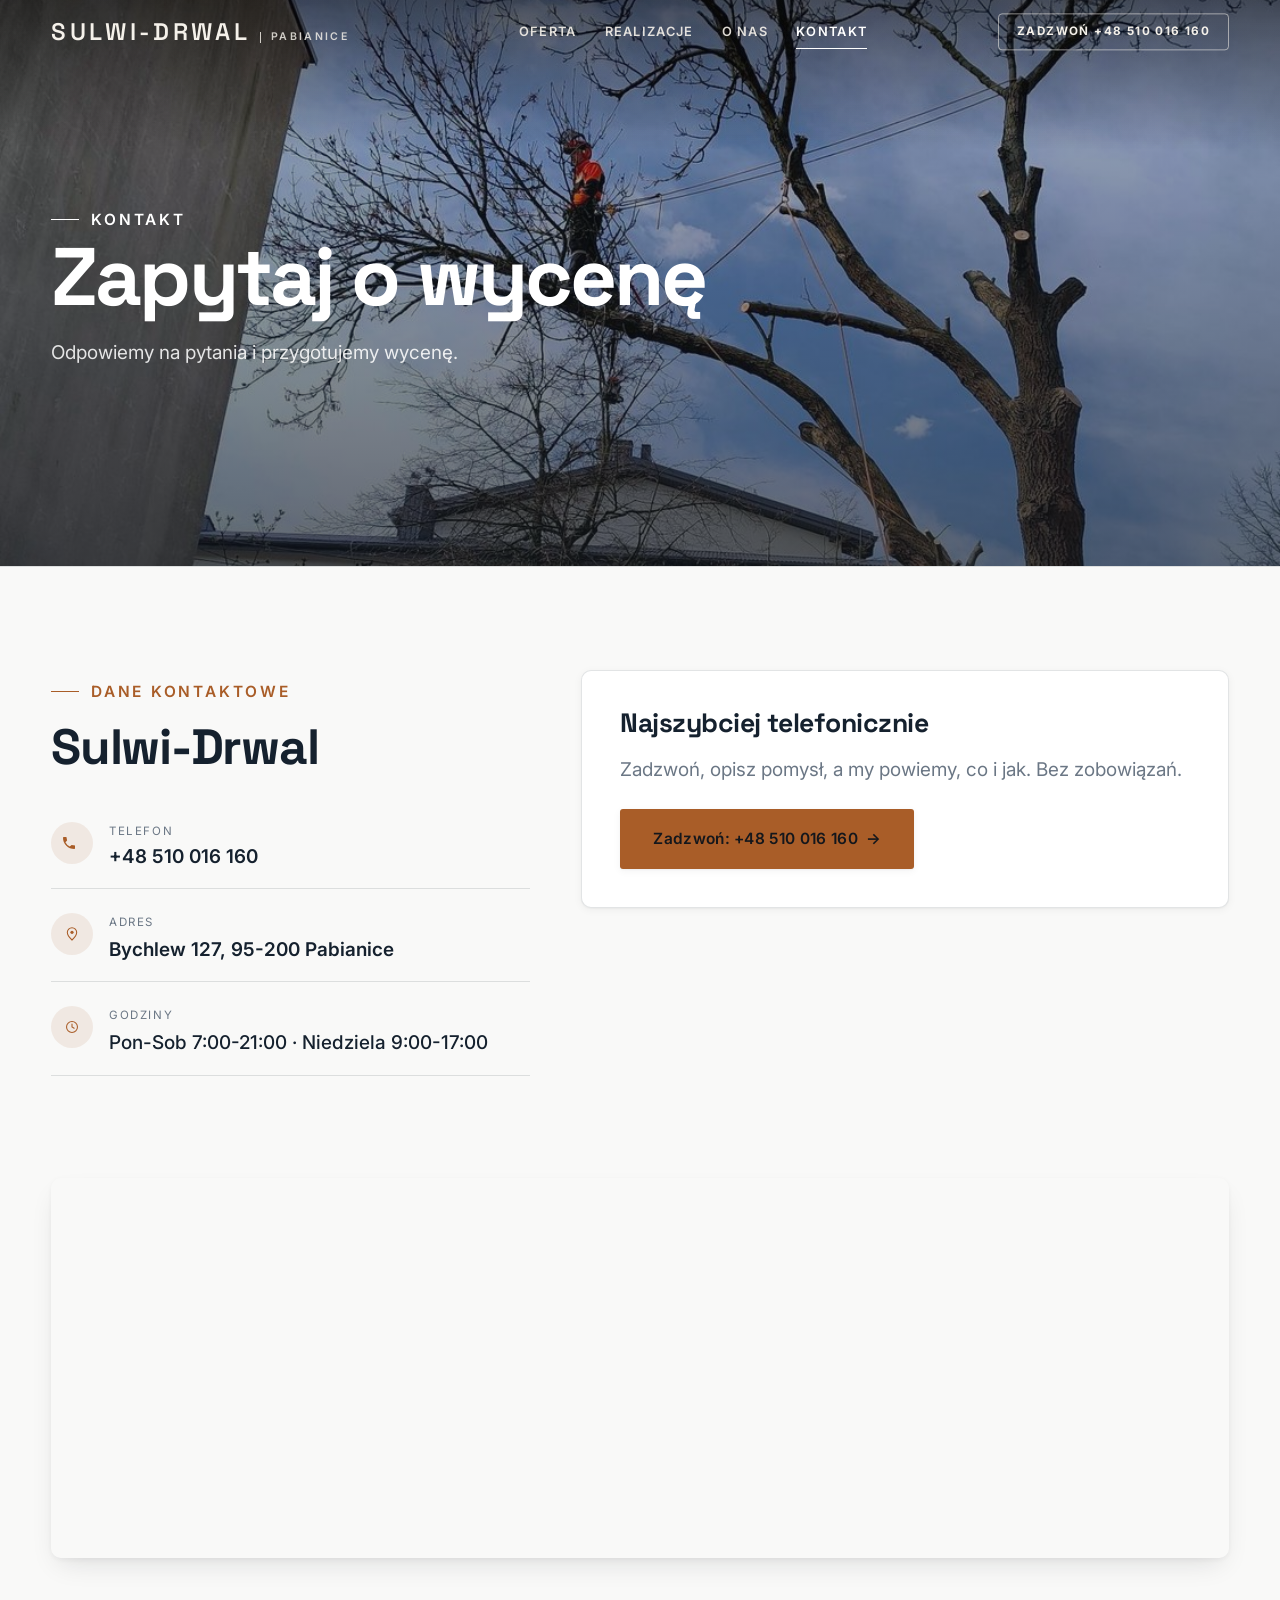
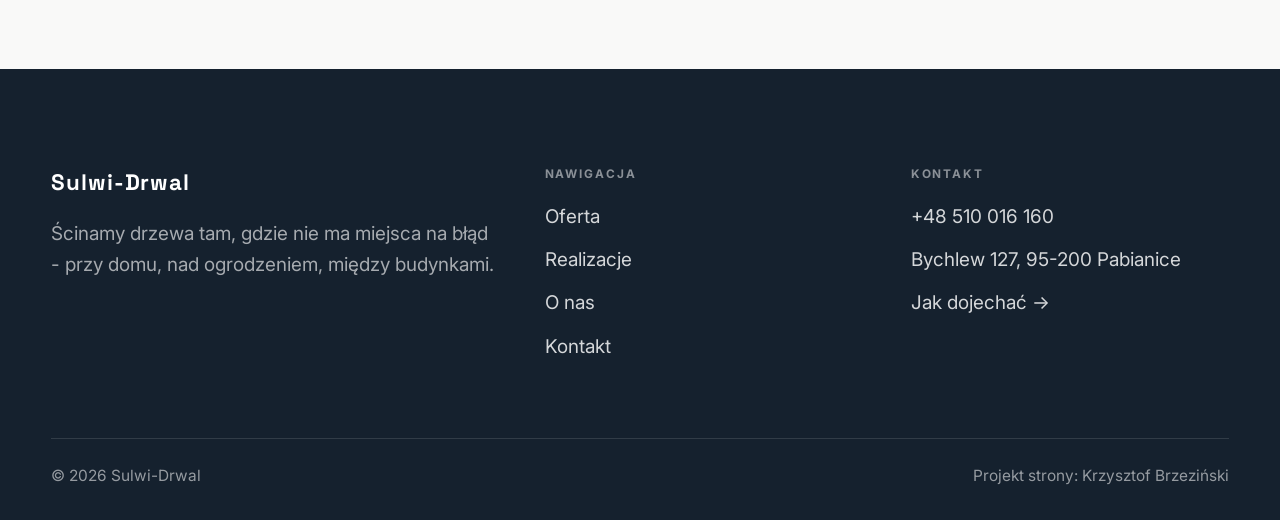
==== kontakt.html @ febc01fc "Demo: Sulwi-Drwal Wycinka Drzew (Pabianice)" ====
<!DOCTYPE html>
<html lang="pl">
<head>
<meta charset="UTF-8">
<meta name="viewport" content="width=device-width, initial-scale=1.0">
<title>Kontakt - Sulwi-Drwal</title>
<meta name="description" content="Kontakt Sulwi-Drwal - Bychlew 127, 95-200 Pabianice">
<link rel="preconnect" href="https://fonts.googleapis.com">
<link rel="preconnect" href="https://fonts.gstatic.com" crossorigin>
<link href="https://fonts.googleapis.com/css2?family=Space+Grotesk:wght@500;600;700&family=Inter:wght@400;500;600&display=swap" rel="stylesheet">
<link rel="stylesheet" href="assets/styles.css">
</head>
<body>

<header class="nav">
  <div class="wrap nav-inner">
    <a class="brand" href="index.html"><span class="name">Sulwi-Drwal</span><span class="sub">Pabianice</span></a>
    <nav class="nav-links">
      <a href="oferta.html">Oferta</a>
      <a href="realizacje.html">Realizacje</a>
      <a href="o-nas.html">O nas</a>
      <a href="kontakt.html" class="active">Kontakt</a>
      <a href="tel:+48510016160" class="btn btn-accent">Zadzwoń +48 510 016 160</a>
    </nav>
    <button class="nav-toggle" aria-label="Menu"><span></span><span></span><span></span></button>
  </div>
</header>

<section class="pagehead">
  <img src="img/g1.jpg" alt="Sulwi-Drwal - Zapytaj o wycenę">
  <div class="wrap">
    <span class="eyebrow">Kontakt</span>
    <h1>Zapytaj o wycenę</h1>
    <p>Odpowiemy na pytania i przygotujemy wycenę.</p>
  </div>
</section>
<section>
  <div class="wrap contact-grid">
    <div class="reveal">
      <span class="eyebrow">Dane kontaktowe</span>
      <h2 style="margin:var(--space-4) 0 var(--space-6)">Sulwi-Drwal</h2>
      <div class="info-list">
        <div class="info-row"><div class="ic"><svg class="ico-tel" width="16" height="16" viewBox="0 0 24 24" fill="none" aria-hidden="true"><path d="M6.6 10.8a15.5 15.5 0 0 0 6.6 6.6l2.2-2.2a1 1 0 0 1 1-.24 11.4 11.4 0 0 0 3.6.58 1 1 0 0 1 1 1V20a1 1 0 0 1-1 1A17 17 0 0 1 3 4a1 1 0 0 1 1-1h3.5a1 1 0 0 1 1 1c0 1.25.2 2.46.58 3.6a1 1 0 0 1-.25 1l-2.23 2.2Z" fill="currentColor"/></svg></div><div><div class="lbl">Telefon</div><a class="val" href="tel:+48510016160">+48 510 016 160</a></div></div>
        <div class="info-row"><div class="ic"><svg class="ico-pin" width="16" height="16" viewBox="0 0 24 24" fill="none" aria-hidden="true"><path d="M12 21s7-6.1 7-11.5A7 7 0 0 0 5 9.5C5 14.9 12 21 12 21Z" stroke="currentColor" stroke-width="1.6" fill="none"/><circle cx="12" cy="9.5" r="2.4" fill="currentColor"/></svg></div><div><div class="lbl">Adres</div><div class="val">Bychlew 127, 95-200 Pabianice</div></div></div>
        <div class="info-row"><div class="ic"><svg class="ico-clock" width="16" height="16" viewBox="0 0 24 24" fill="none" aria-hidden="true"><circle cx="12" cy="12" r="8.2" stroke="currentColor" stroke-width="1.6"/><path d="M12 7.5V12l3.2 1.9" stroke="currentColor" stroke-width="1.6" stroke-linecap="round"/></svg></div><div><div class="lbl">Godziny</div><div class="val" style="font-weight:500">Pon-Sob 7:00-21:00 · Niedziela 9:00-17:00</div></div></div>
      </div>
    </div>
    <div class="reveal">
      <div class="form">
        <h3 style="margin-bottom:var(--space-4)">Najszybciej telefonicznie</h3>
        <p class="muted" style="margin-bottom:var(--space-5)">Zadzwoń, opisz pomysł, a my powiemy, co i jak. Bez zobowiązań.</p>
        <a href="tel:+48510016160" class="btn btn-accent" style="justify-content:center">Zadzwoń: +48 510 016 160 <span class="arr">→</span></a>
      </div>
    </div>
  </div>
</section>
<section style="padding-top:0">
  <div class="wrap reveal">
    <iframe class="map" title="Sulwi-Drwal - Pabianice" src="https://maps.google.com/maps?q=51.6287302%2C19.361479&z=15&output=embed" loading="lazy" referrerpolicy="no-referrer-when-downgrade"></iframe>
  </div>
</section>

<footer>
  <div class="wrap">
    <div class="foot-grid">
      <div class="foot-brand">
        <div class="name">Sulwi-Drwal</div>
        <p>Ścinamy drzewa tam, gdzie nie ma miejsca na błąd - przy domu, nad ogrodzeniem, między budynkami.</p>
      </div>
      <div class="foot-col">
        <h4>Nawigacja</h4>
        <a href="oferta.html">Oferta</a>
        <a href="realizacje.html">Realizacje</a>
        <a href="o-nas.html">O nas</a>
        <a href="kontakt.html">Kontakt</a>
      </div>
      <div class="foot-col">
        <h4>Kontakt</h4>
        <a href="tel:+48510016160">+48 510 016 160</a>
        <p>Bychlew 127, 95-200 Pabianice</p>
        <a href="https://maps.google.com/?cid=18316591587480211816" target="_blank" rel="noopener">Jak dojechać →</a>
      </div>
    </div>
    <div class="foot-bot">
      <span>© 2026 Sulwi-Drwal</span>
      <span>Projekt strony: Krzysztof Brzeziński</span>
    </div>
  </div>
</footer>
<div class="sticky-call"><a class="sc-call" href="tel:+48510016160"><svg class="ico-tel" width="16" height="16" viewBox="0 0 24 24" fill="none" aria-hidden="true"><path d="M6.6 10.8a15.5 15.5 0 0 0 6.6 6.6l2.2-2.2a1 1 0 0 1 1-.24 11.4 11.4 0 0 0 3.6.58 1 1 0 0 1 1 1V20a1 1 0 0 1-1 1A17 17 0 0 1 3 4a1 1 0 0 1 1-1h3.5a1 1 0 0 1 1 1c0 1.25.2 2.46.58 3.6a1 1 0 0 1-.25 1l-2.23 2.2Z" fill="currentColor"/></svg> Zadzwoń</a><a class="sc-quote" href="kontakt.html">Bezpłatna wycena</a></div>

<script src="assets/main.js"></script>
</body>
</html>
---- assets/styles.css ----
/* ============================================================
   STOLBASZ — premium, architektoniczny B2B fit-out
   Jasna paleta, zero brązu. System wg premium-web-craft.
   Projekt strony: Krzysztof Brzeziński
   ============================================================ */

:root{
  /* PALETA — jasna, architektoniczna, chłodna */
  --paper:#F4F6F8;          /* główne tło */
  --paper-2:#E7EBEF;        /* sekcje alternatywne (chłodny jasny szary) */
  --paper-3:#E7EBEF;        /* delikatne wypełnienia */
  --ink:#15212E;            /* tekst główny — chłodny grafit */
  --ink-soft:#243443;       /* nagłówki drugorzędne */
  --muted:#6B7785;          /* tekst poboczny */
  --line:rgba(21,33,46,.12);/* hairline */
  --accent:#E8A317;         /* stonowany petrol-slate — jedyny akcent */
  --accent-d:#C9870C;
  --accent-soft:rgba(232,163,23,.10);
  --dark:#15212E;           /* sekcje ciemne (stopka/CTA) */

  /* ODSTĘPY — skala 4/8 */
  --space-1:4px; --space-2:8px; --space-3:12px; --space-4:16px; --space-5:24px;
  --space-6:32px; --space-7:48px; --space-8:64px; --space-9:96px; --space-10:128px;

  /* TYPOGRAFIA — fluid clamp() (skala podbita 16.07.2026: większe, czytelniejsze litery — uwaga Adama) */
  --text-sm:clamp(.9rem,.87rem + .12vw,1rem);
  --text-base:clamp(1.08rem,1.04rem + .18vw,1.2rem);
  --text-lg:clamp(1.24rem,1.15rem + .34vw,1.44rem);
  --text-h3:clamp(1.34rem,1.22rem + .55vw,1.66rem);
  --text-h2:clamp(2.1rem,1.66rem + 2.1vw,3.1rem);
  --text-h1:clamp(2.9rem,2.1rem + 4vw,5.1rem);

  /* PROMIENIE — architektoniczne, raczej ostre */
  --r-sm:3px; --r-md:6px; --r-lg:10px;

  /* RUCH */
  --ease:cubic-bezier(.25,.46,.45,.94); --dur:.24s;

  /* CIENIE — miękkie, warstwowe */
  --sh-sm:0 1px 2px rgba(16,24,32,.04), 0 2px 8px rgba(16,24,32,.05);
  --sh-md:0 2px 6px rgba(16,24,32,.05), 0 12px 28px -8px rgba(16,24,32,.12);
  --sh-lg:0 6px 14px rgba(16,24,32,.07), 0 26px 56px -18px rgba(16,24,32,.22);

  --hairline:1px solid var(--line);

  --font-display:'Space Grotesk','Inter',sans-serif;
  --font-body:'Inter',sans-serif;
}

*{box-sizing:border-box;margin:0;padding:0}
html{scroll-behavior:smooth}
body{
  font-family:var(--font-body);
  font-size:var(--text-base);
  line-height:1.65;
  color:var(--ink);
  background:var(--paper);
  -webkit-font-smoothing:antialiased;
  text-rendering:optimizeLegibility;
}
img{max-width:100%;display:block}
a{color:inherit;text-decoration:none}

.wrap{width:min(92%,1180px);margin-inline:auto}
section{padding-block:clamp(52px,6.5vw,96px)}

h1,h2,h3{font-family:var(--font-display);font-weight:700;line-height:1.08;letter-spacing:-.02em;color:var(--ink)}
h1{font-size:var(--text-h1);letter-spacing:-.035em}
h2{font-size:var(--text-h2);letter-spacing:-.025em}
h3{font-size:var(--text-h3)}
p{max-width:65ch}

.eyebrow{
  font-family:var(--font-body);
  font-size:var(--text-sm);
  font-weight:600;
  letter-spacing:.18em;
  text-transform:uppercase;
  color:var(--accent);
  display:inline-flex;align-items:center;gap:var(--space-3);
}
.eyebrow::before{content:"";width:28px;height:1px;background:var(--accent);display:inline-block}

.muted{color:var(--muted)}
.lead{font-size:var(--text-lg);line-height:1.55;color:var(--ink-soft);max-width:50ch}

/* ---------- BUTTONS ---------- */
.btn{
  display:inline-flex;align-items:center;gap:var(--space-2);
  font-weight:600;font-size:var(--text-sm);letter-spacing:.02em;
  padding:var(--space-4) var(--space-6);
  border-radius:var(--r-sm);
  transition:transform var(--dur) var(--ease),box-shadow var(--dur) var(--ease),background var(--dur) var(--ease);
  cursor:pointer;border:1px solid transparent;
}
.btn-accent{background:var(--accent);color:#fff;box-shadow:var(--sh-sm)}
.btn-accent:hover{background:var(--accent-d);transform:translateY(-2px);box-shadow:var(--sh-md)}
.btn-accent:active{transform:translateY(0);box-shadow:var(--sh-sm)}
.btn-ghost{background:transparent;color:var(--ink);border-color:var(--line)}
.btn-ghost:hover{border-color:var(--accent);color:var(--accent);transform:translateY(-2px)}
.btn-light{background:#fff;color:var(--ink);box-shadow:var(--sh-sm)}
.btn-light:hover{transform:translateY(-2px);box-shadow:var(--sh-md)}
.btn .arr{transition:transform var(--dur) var(--ease)}
.btn:hover .arr{transform:translateX(4px)}

/* ---------- NAV ---------- */
.nav{
  position:sticky;top:0;z-index:50;
  background:color-mix(in srgb,var(--paper) 88%,transparent);
  backdrop-filter:saturate(140%) blur(10px);
  border-bottom:var(--hairline);
}
.nav-inner{display:flex;align-items:center;justify-content:space-between;height:72px}
.brand{display:flex;flex-direction:column;line-height:1}
.brand .name{font-family:var(--font-display);font-weight:800;font-size:1.35rem;letter-spacing:.04em}
.brand .sub{font-size:.62rem;letter-spacing:.34em;text-transform:uppercase;color:var(--muted);margin-top:5px}
.nav-links{display:flex;align-items:center;gap:var(--space-6)}
.nav-links a{font-size:var(--text-sm);font-weight:500;color:var(--ink-soft);position:relative;padding-block:4px;transition:color var(--dur) var(--ease)}
.nav-links a::after{content:"";position:absolute;left:0;bottom:0;width:0;height:1.5px;background:var(--accent);transition:width var(--dur) var(--ease)}
.nav-links a:hover,.nav-links a.active{color:var(--ink)}
.nav-links a:hover::after,.nav-links a.active::after{width:100%}
.nav-links .btn{padding:var(--space-2) var(--space-5)}
/* przyciski w nav: właściwy kolor (przebij .nav-links a) + bez podkreślenia */
.nav-links a.btn-accent{color:#fff}
.nav-links a.btn-ghost,.nav-links a.btn-light{color:var(--ink)}
.nav-links a.btn::after{display:none}
.nav-toggle{display:none;background:none;border:none;cursor:pointer;flex-direction:column;gap:5px;padding:8px}
.nav-toggle span{width:24px;height:2px;background:var(--ink);transition:var(--dur)}

/* ---------- HERO (split) ---------- */
.hero{position:relative;overflow:hidden;border-bottom:var(--hairline)}
.hero-grid{display:grid;grid-template-columns:1.05fr .95fr;gap:clamp(24px,4vw,60px);align-items:center;
  padding-block:clamp(36px,4.5vw,64px)}
.hero-copy .eyebrow{margin-bottom:var(--space-5)}
.hero-copy h1{margin-bottom:var(--space-5)}
.hero-copy .lead{margin-bottom:var(--space-7)}
.hero-actions{display:flex;flex-wrap:wrap;gap:var(--space-4)}
.hero-art{position:relative;aspect-ratio:4/3;border-radius:var(--r-lg);overflow:hidden;box-shadow:var(--sh-lg)}
.hero-art img{width:100%;height:100%;object-fit:cover}
.hero-art::after{content:"";position:absolute;inset:0;background:linear-gradient(180deg,transparent 55%,rgba(18,24,28,.28))}
.hero-badge{position:absolute;left:var(--space-5);bottom:var(--space-5);z-index:2;
  background:rgba(252,252,251,.94);backdrop-filter:blur(4px);
  border-radius:var(--r-md);padding:var(--space-4) var(--space-5);box-shadow:var(--sh-md);max-width:78%}
.hero-badge strong{display:block;font-family:var(--font-display);font-size:1rem;letter-spacing:-.01em}
.hero-badge span{font-size:var(--text-sm);color:var(--muted)}

/* ---------- HERO duży / kinowy (strona główna) ---------- */
.hero-cine{position:relative;min-height:clamp(560px,82vh,840px);min-height:clamp(560px,82svh,840px);display:flex;align-items:center;overflow:hidden;border-bottom:var(--hairline)}
.hero-cine>img{position:absolute;inset:0;width:100%;height:100%;object-fit:cover;z-index:0}
.hero-cine::after{content:"";position:absolute;inset:0;z-index:1;
  background:linear-gradient(95deg,rgba(13,18,23,.86) 0%,rgba(13,18,23,.64) 32%,rgba(13,18,23,.24) 62%,rgba(13,18,23,.04) 100%)}
.hero-cine .wrap{position:relative;z-index:2;padding-block:var(--space-8)}
.hero-cine .hero-copy{max-width:660px}
.hero-cine .eyebrow{color:#fff;margin-bottom:var(--space-5)}
.hero-cine .eyebrow::before{background:#fff}
.hero-cine h1{color:#fff;margin-bottom:var(--space-5);font-size:clamp(2.9rem,2rem + 4.4vw,5.2rem)}
.hero-cine .lead{color:rgba(255,255,255,.92);max-width:48ch;margin-bottom:var(--space-7)}
.hero-cine .hero-actions{display:flex;flex-wrap:wrap;gap:var(--space-4)}
@media(max-width:680px){
  .hero-cine{min-height:clamp(520px,76vh,640px);min-height:clamp(520px,76svh,640px);align-items:flex-end}
  .hero-cine::after{background:linear-gradient(0deg,rgba(13,18,23,.9) 6%,rgba(13,18,23,.45) 55%,rgba(13,18,23,.25) 100%)}
  .hero-cine .wrap{padding-bottom:var(--space-9)}
}

/* full-bleed hero variant (podstrony) */
.pagehead{position:relative;min-height:46vh;min-height:46svh;display:flex;align-items:flex-end;overflow:hidden;border-bottom:var(--hairline)}
.pagehead img{position:absolute;inset:0;width:100%;height:100%;object-fit:cover}
.pagehead::after{content:"";position:absolute;inset:0;background:linear-gradient(180deg,rgba(18,24,28,.25),rgba(18,24,28,.62))}
.pagehead .wrap{position:relative;z-index:2;padding-block:var(--space-9);color:#fff}
.pagehead h1{color:#fff;max-width:18ch}
.pagehead .eyebrow{color:#fff}
.pagehead .eyebrow::before{background:#fff}
.pagehead p{color:rgba(255,255,255,.86);margin-top:var(--space-4);max-width:54ch}

/* ---------- STRIP (pasek skrótów / liczby) ---------- */
.strip{background:var(--dark);color:#fff}
.strip .wrap{display:grid;grid-template-columns:repeat(4,1fr);gap:var(--space-6);padding-block:var(--space-8)}
.strip .item .k{font-family:var(--font-display);font-size:clamp(1.6rem,1.2rem + 1.4vw,2.4rem);font-weight:800;letter-spacing:-.02em;color:#fff}
.strip .item .v{font-size:var(--text-sm);color:rgba(255,255,255,.66);margin-top:var(--space-2);line-height:1.45}
.strip .item{border-left:2px solid var(--accent);padding-left:var(--space-5)}

/* ---------- SECTION HEAD ---------- */
.head{max-width:48rem;margin-bottom:var(--space-8)}
.head.center{margin-inline:auto;text-align:center}
.head .eyebrow{margin-bottom:var(--space-4)}
.head h2{margin-bottom:var(--space-4)}
.head p{color:var(--muted);font-size:var(--text-lg);line-height:1.55}
.head.center p{margin-inline:auto}

/* ---------- INTRO SPLIT ---------- */
.split{display:grid;grid-template-columns:.92fr 1.08fr;gap:clamp(28px,5vw,80px);align-items:center}
.split.rev{grid-template-columns:1.08fr .92fr}
.split.rev .split-art{order:-1}
.split-art{position:relative;aspect-ratio:5/4;border-radius:var(--r-lg);overflow:hidden;box-shadow:var(--sh-lg)}
.split-art img{width:100%;height:100%;object-fit:cover}
.split-copy h2{margin-bottom:var(--space-5)}
.split-copy p+p{margin-top:var(--space-4)}
.split-copy .btn{margin-top:var(--space-6)}

/* ---------- SERVICES (zakres) ---------- */
.svc-grid{display:grid;grid-template-columns:repeat(auto-fit,minmax(280px,1fr));gap:var(--space-5)}
.svc{background:#fff;border:var(--hairline);border-radius:var(--r-md);padding:var(--space-7) var(--space-6);
  transition:transform var(--dur) var(--ease),box-shadow var(--dur) var(--ease),border-color var(--dur) var(--ease);
  position:relative;overflow:hidden}
.svc::before{content:"";position:absolute;left:0;top:0;width:3px;height:0;background:var(--accent);transition:height var(--dur) var(--ease)}
.svc:hover{transform:translateY(-4px);box-shadow:var(--sh-md);border-color:transparent}
.svc:hover::before{height:100%}
.svc .ic{font-family:var(--font-display);font-size:.8rem;font-weight:700;letter-spacing:.12em;color:var(--accent);margin-bottom:var(--space-4)}
.svc h3{margin-bottom:var(--space-3);font-size:1.22rem}
.svc p{color:var(--muted);font-size:var(--text-base);line-height:1.6}

/* big detailed service rows */
.svc-row{display:grid;grid-template-columns:.8fr 1.2fr;gap:clamp(20px,4vw,60px);align-items:center;padding-block:var(--space-8)}
.svc-row+.svc-row{border-top:var(--hairline)}
.svc-row.rev{grid-template-columns:1.2fr .8fr}
.svc-row.rev .svc-row-art{order:-1}
.svc-row-art{aspect-ratio:4/3;border-radius:var(--r-md);overflow:hidden;box-shadow:var(--sh-md)}
.svc-row-art img{width:100%;height:100%;object-fit:cover}
.svc-row h3{font-size:1.5rem;margin-bottom:var(--space-4)}
.svc-row .num{font-family:var(--font-display);font-size:.85rem;font-weight:700;letter-spacing:.14em;color:var(--accent);display:block;margin-bottom:var(--space-3)}
.svc-row ul{list-style:none;margin-top:var(--space-4);display:flex;flex-direction:column;gap:var(--space-2)}
.svc-row li{position:relative;padding-left:var(--space-5);color:var(--muted);font-size:var(--text-base)}
.svc-row li::before{content:"";position:absolute;left:0;top:.62em;width:8px;height:1px;background:var(--accent)}

/* ---------- GALLERY (realizacje) ---------- */
.gallery{display:grid;grid-template-columns:repeat(12,1fr);gap:var(--space-4);grid-auto-rows:200px}
/* GALERIA MASONRY — pionowe zdjęcia (portrety beauty/wellness) bez przycinania: kolumny, height auto */
.gallery-masonry{column-count:3;column-gap:var(--space-4)}
@media(max-width:900px){.gallery-masonry{column-count:2}}
@media(max-width:560px){.gallery-masonry{column-count:1}}
.gallery-masonry .m-tile{break-inside:avoid;margin:0 0 var(--space-4);padding:0;position:relative;overflow:hidden;border-radius:var(--r-md);border:1px solid var(--line)}
.gallery-masonry .m-tile img{width:100%;height:auto;display:block}
.gallery-masonry .m-tile .cap{position:absolute;left:0;right:0;bottom:0;padding:var(--space-4);color:#fff;background:linear-gradient(0deg,rgba(0,0,0,.55),transparent);font-size:var(--text-sm)}
.gallery-masonry .m-tile .cap small{display:block;font-weight:400;opacity:.78;letter-spacing:.04em;text-transform:uppercase;font-size:.66rem;margin-top:3px}
.tile{position:relative;overflow:hidden;border-radius:var(--r-md);box-shadow:var(--sh-sm);
  transition:transform var(--dur) var(--ease),box-shadow var(--dur) var(--ease)}
.tile img{width:100%;height:100%;object-fit:cover;transition:transform .6s var(--ease)}
.tile:hover{box-shadow:var(--sh-md)}
.tile:hover img{transform:scale(1.05)}
.tile .cap{position:absolute;left:0;right:0;bottom:0;padding:var(--space-5) var(--space-4) var(--space-4);
  background:linear-gradient(transparent,rgba(18,24,28,.78));color:#fff;
  font-size:var(--text-sm);font-weight:600;letter-spacing:.01em;
  opacity:0;transform:translateY(8px);transition:var(--dur) var(--ease)}
.tile:hover .cap{opacity:1;transform:translateY(0)}
.tile .cap small{display:block;font-weight:400;opacity:.78;letter-spacing:.04em;text-transform:uppercase;font-size:.66rem;margin-top:3px}
/* bento spans */
.t-wide{grid-column:span 6}
.t-tall{grid-column:span 6;grid-row:span 2}
.t-std{grid-column:span 6}
.t-third{grid-column:span 4}
.t-two3{grid-column:span 8}

/* ---------- TRUST / WIARYGODNOŚĆ ---------- */
.trust{background:var(--paper-2)}
.trust-grid{display:grid;grid-template-columns:repeat(auto-fit,minmax(240px,1fr));gap:var(--space-5);margin-top:var(--space-7)}
.trust-card{background:#fff;border-radius:var(--r-md);padding:var(--space-7) var(--space-6);box-shadow:var(--sh-sm);border-top:3px solid var(--accent)}
.trust-card .big{font-family:var(--font-display);font-size:clamp(1.8rem,1.3rem + 1.6vw,2.6rem);font-weight:800;letter-spacing:-.02em;color:var(--ink);line-height:1}
.trust-card h3{font-size:1.12rem;margin:var(--space-3) 0 var(--space-2)}
.trust-card p{color:var(--muted);font-size:var(--text-base);line-height:1.55}

/* ---------- CTA band ---------- */
.cta{background:var(--dark);color:#fff;position:relative;overflow:hidden}
.cta .wrap{display:grid;grid-template-columns:1.4fr .6fr;gap:var(--space-7);align-items:center;position:relative;z-index:2}
.cta h2{color:#fff;max-width:20ch}
.cta p{color:rgba(255,255,255,.74);margin-top:var(--space-4)}
.cta-actions{display:flex;flex-direction:column;gap:var(--space-3);align-items:flex-start}
.cta::before{content:"";position:absolute;right:-80px;top:-80px;width:360px;height:360px;border-radius:50%;
  background:radial-gradient(circle,var(--accent-soft),transparent 70%)}

/* ---------- CONTACT ---------- */
.contact-grid{display:grid;grid-template-columns:.85fr 1.15fr;gap:clamp(28px,4vw,56px);align-items:start}
.info-list{display:flex;flex-direction:column;gap:var(--space-2)}
.info-row{display:flex;gap:var(--space-4);align-items:flex-start;padding-block:var(--space-4);border-bottom:var(--hairline)}
.info-row .ic{flex:none;width:42px;height:42px;display:grid;place-items:center;border-radius:50%;
  background:var(--accent-soft);color:var(--accent);font-size:1.05rem}
.info-row .lbl{font-size:.72rem;letter-spacing:.14em;text-transform:uppercase;color:var(--muted)}
.info-row .val{font-weight:600;font-size:var(--text-base);margin-top:2px}
.info-row a.val:hover{color:var(--accent)}
.map{border:none;border-radius:var(--r-lg);box-shadow:var(--sh-md);width:100%;height:100%;min-height:380px;filter:grayscale(.2) contrast(1.02)}
.form{background:#fff;border:var(--hairline);border-radius:var(--r-lg);padding:clamp(24px,3vw,40px);box-shadow:var(--sh-sm)}
.form .fld{margin-bottom:var(--space-5)}
.form label{display:block;font-size:var(--text-sm);font-weight:600;margin-bottom:var(--space-2)}
.form input,.form textarea{width:100%;font-family:inherit;font-size:var(--text-base);color:var(--ink);
  padding:var(--space-4);border:var(--hairline);border-radius:var(--r-sm);background:var(--paper);transition:border-color var(--dur)}
.form input:focus,.form textarea:focus{outline:none;border-color:var(--accent);background:#fff}
.form textarea{resize:vertical;min-height:120px}
.form .note{font-size:var(--text-sm);color:var(--muted);margin-top:var(--space-3)}

/* ---------- FOOTER ---------- */
footer{background:var(--dark);color:#fff;padding-block:var(--space-9) var(--space-6)}
.foot-grid{display:grid;grid-template-columns:1.4fr 1fr 1fr;gap:var(--space-7);margin-bottom:var(--space-8)}
.foot-brand .name{font-family:var(--font-display);font-weight:800;font-size:1.4rem;letter-spacing:.04em}
.foot-brand p{color:rgba(255,255,255,.62);margin-top:var(--space-4);font-size:var(--text-base);max-width:38ch}
.foot-col h4{font-size:.74rem;letter-spacing:.16em;text-transform:uppercase;color:rgba(255,255,255,.5);margin-bottom:var(--space-4)}
.foot-col a,.foot-col p{display:block;color:rgba(255,255,255,.82);font-size:var(--text-base);margin-bottom:var(--space-3)}
.foot-col a:hover{color:#fff}
.foot-bot{border-top:1px solid rgba(255,255,255,.12);padding-top:var(--space-5);display:flex;justify-content:space-between;flex-wrap:wrap;gap:var(--space-3);
  font-size:var(--text-sm);color:rgba(255,255,255,.55)}
.foot-bot a:hover{color:#fff}

/* ---------- REVEAL ---------- */
.reveal{opacity:0;transform:translateY(22px);transition:opacity .6s var(--ease),transform .6s var(--ease)}
.reveal.in{opacity:1;transform:none}

/* ---------- RESPONSIVE ---------- */
@media(max-width:920px){
  .hero-grid,.split,.split.rev,.svc-row,.svc-row.rev,.cta .wrap,.contact-grid,.foot-grid{grid-template-columns:1fr}
  .split.rev .split-art,.svc-row.rev .svc-row-art{order:0}
  .hero-art{aspect-ratio:16/10;max-height:420px}
  .strip .wrap{grid-template-columns:repeat(2,1fr);gap:var(--space-7)}
  .gallery{grid-auto-rows:180px}
  .t-wide,.t-tall,.t-std,.t-third,.t-two3{grid-column:span 6}
  .t-tall{grid-row:span 1}
  .cta-actions{flex-direction:row;flex-wrap:wrap}
  .foot-grid{gap:var(--space-6)}
}
@media(max-width:680px){
  .nav-links{position:fixed;inset:72px 0 auto 0;background:var(--paper);flex-direction:column;align-items:stretch;
    gap:0;padding:var(--space-4) 6%;border-bottom:var(--hairline);box-shadow:var(--sh-md);
    transform:translateY(-120%);transition:transform var(--dur) var(--ease)}
  .nav-links.open{transform:translateY(0)}
  .nav-links a{padding-block:var(--space-4);border-bottom:var(--hairline)}
  .nav-links .btn{margin-top:var(--space-3);justify-content:center}
  .nav-toggle{display:flex}
  .strip .wrap{grid-template-columns:1fr}
  .gallery{grid-template-columns:repeat(6,1fr)}
  .foot-grid{grid-template-columns:1fr}
}
@media(prefers-reduced-motion:reduce){
  *{animation-duration:.01ms!important;transition:none!important}
  .reveal{opacity:1!important;transform:none!important}
  html{scroll-behavior:auto}
}

/* ============================================================
   PREMIUM LAYER — destylat deep-researchu branż (anty-AI, spokój).
   Zmienne STOLBASZ (--accent/--ink/--paper/--line/--dark). Ruch ledwo
   zauważalny, krzywa cubic-bezier(.16,.84,.44,1); prefers-reduced-motion
   pokryte blanketem wyżej. Karty hairline zamiast cieni = #1 sygnał „nie-AI".
   ============================================================ */

/* więcej oddechu między sekcjami (liderzy: 110-130px) */
section{padding-block:clamp(64px,8vw,128px)}

/* 1) Aksamitny reveal — dłuższa, miękka krzywa zamiast „skoku" */
.reveal{transition:opacity .9s cubic-bezier(.16,.84,.44,1),transform .9s cubic-bezier(.16,.84,.44,1);will-change:opacity,transform}
/* stagger TYLKO w galerii (tam pozycja = porządek dzieci) */
.gallery .reveal:nth-child(2){transition-delay:.07s}
.gallery .reveal:nth-child(3){transition-delay:.14s}
.gallery .reveal:nth-child(4){transition-delay:.21s}
.gallery .reveal:nth-child(5){transition-delay:.28s}
.gallery .reveal:nth-child(6){transition-delay:.35s}

/* 2) Hero STATYCZNY na .hero-cine — Ken Burns CAŁKIEM WYŁĄCZONY 26.06 (3. zgłoszenie Szymona).
   GENEZA: animowanie scale na <img> hero z teksturami (cegły/framugi) re-samplinguje obraz
   klatka po klatce → na części ekranów drobne drganie/shimmer = „heroshot się trzęsie".
   translateY usunięto wcześniej, scale-only + will-change/GPU NIE wystarczyły do GWARANCJI gładkości.
   Krzysztof zażądał pewności („make sure, że błąd się nie pojawi") > efekt. Zero animacji = 0% drgania.
   Delikatny zoom zostaje TYLKO w pełnoekranowych hero gastro/studio (hg-bg/hs-bg — tło, inny
   mechanizm, chwalone, nigdy nie zgłaszane). NIE wracać do KB na .hero-cine bez realnego testu
   na sprzęcie klienta — to ryzyko regresji „trzęsienia”. */
/* BEZPIECZNY "wow" na hero = jednorazowy FADE-IN (opacity), nie zoom.
   opacity nie dotyka bitmapy → gładkie na KAŻDYM zdjęciu/ekranie/GPU, zero ryzyka migotania.
   Geometryczny ruch (scale/translate) na .hero-cine jest ZAKAZANY (bramka pilnuje). */
@keyframes heroFade{from{opacity:0}to{opacity:1}}
.hero-cine>img{transform:none;animation:heroFade 1.1s ease-out both}

/* 3) Akcentowy hairline pod nagłówkiem sekcji, który „rysuje się" przy wejściu */
.head h2{position:relative;padding-bottom:18px}
.head h2::after{content:"";position:absolute;left:0;bottom:0;height:1px;width:0;background:var(--accent);transition:width 1s cubic-bezier(.16,.84,.44,1) .15s}
.head.center h2::after{left:50%;transform:translateX(-50%)}
.head.reveal.in h2::after,.head.center.reveal.in h2::after{width:54px}

/* 4) Karty HAIRLINE zamiast cieni/zaokrągleń (najmocniejszy anty-AI detal) */
.svc{background:transparent;border:1px solid var(--line);border-radius:var(--r-sm);box-shadow:none}
.svc:hover{box-shadow:none;border-color:var(--accent);transform:translateY(-3px)}
.trust-card{background:transparent;box-shadow:none;border:1px solid var(--line);border-top:2px solid var(--accent);border-radius:var(--r-sm)}
.tile{box-shadow:none;border-radius:var(--r-sm)}
.tile:hover{box-shadow:none}

/* 5) Sticky-nav kondensuje się po przewinięciu (sygnał dopracowania) */
.nav{transition:box-shadow .4s ease,background .4s ease}
.nav.is-stuck{box-shadow:0 1px 0 var(--line),0 14px 30px -24px rgba(0,0,0,.45)}
.nav-inner{transition:height .35s var(--ease)}
.nav.is-stuck .nav-inner{height:60px}

/* 6) MANIFESTO — pełnoekranowy cytat-bohater (zastępuje generyczne „Dlaczego my") */
.manifesto{background:var(--paper-2);text-align:center}
.manifesto .wrap{max-width:60rem}
.manifesto p{font-family:var(--font-display);font-style:italic;font-size:clamp(1.6rem,1rem + 2.4vw,2.8rem);line-height:1.32;color:var(--ink-soft);margin-inline:auto;max-width:26ch;position:relative;padding-top:var(--space-8)}
.manifesto p::before{content:"";position:absolute;top:0;left:50%;transform:translateX(-50%);width:54px;height:1px;background:var(--accent)}
.manifesto p span{color:var(--accent);font-style:italic}

/* 7) GATEWAYS — 3 duże bramy-zdjęcia (zamiast paska menu usług) */
.gateways{display:grid;grid-template-columns:repeat(3,1fr);gap:var(--space-4)}
.gateway{position:relative;aspect-ratio:3/4;overflow:hidden;border-radius:var(--r-sm);display:block}
.gateway img{width:100%;height:100%;object-fit:cover;transition:transform .8s var(--ease),filter .5s var(--ease)}
.gateway::after{content:"";position:absolute;inset:0;background:linear-gradient(180deg,transparent 38%,rgba(18,24,28,.74))}
.gateway:hover img{transform:scale(1.05);filter:brightness(1.05)}
.gateway .g-ttl{position:absolute;left:0;right:0;bottom:0;z-index:2;padding:var(--space-6) var(--space-5);color:#fff;font-family:var(--font-display);font-size:1.45rem;letter-spacing:-.01em;line-height:1.15}
.gateway .g-ttl small{display:block;font-family:var(--font-body);font-size:var(--text-sm);font-weight:400;opacity:.82;letter-spacing:.03em;margin-top:5px}
@media(max-width:760px){.gateways{grid-template-columns:1fr}.gateway{aspect-ratio:16/10}}

/* 8) LOGO klienta w nagłówku (gdy podane --logo) */
/* 52px domyślnie (feedback Bartka 06.07.2026: 40px ginęło, uwaga padła 3x; ~56px sprawdzone na żywym demie anna-borowiec-makeup) */
.brand-logo{height:64px;width:auto;max-width:300px;object-fit:contain;display:block}
.nav.is-stuck .brand-logo{height:52px}
@media(max-width:680px){.brand-logo{height:46px;max-width:210px}}


/* === RWD: nagłówki na wąskich ekranach (dodane 17.07.2026 razem z fixem clamp) ===
   Po przywróceniu działania clamp() dolna granica --text-h1 (2.9rem) rozpychała
   dokument przy długich polskich słowach na telefonach. Tu ją zjeżdżamy. */
@media (max-width:560px){
  :root{
    --text-h1:clamp(1.9rem, 1.15rem + 4.4vw, 2.7rem);
    --text-h2:clamp(1.5rem, 1rem + 3vw, 2.1rem);
  }
  .hero-cine h1{font-size:clamp(1.9rem, 1.15rem + 4.4vw, 2.7rem)}
  h1,h2{overflow-wrap:break-word}
}

/* GODZINY (godziny_grid z briefu) — dzień po lewej, godziny po prawej. Wcześniej BRAK stylu
   powodował sklejenie "Poniedziałek-Piątek8:00-20:00" (dodane 2026-07-21). Neutralne dla dem bez grafiku. */
.godz{display:flex;flex-direction:column;gap:2px;max-width:440px;margin-top:8px}
.godz-row{display:flex;justify-content:space-between;align-items:baseline;gap:24px;padding:10px 0;border-bottom:1px solid var(--line)}
.godz-row:last-child{border-bottom:0}
.godz-row b{font-weight:600;color:var(--ink)}
.godz-row span{color:var(--muted);white-space:nowrap}

/* === rodzina: fachowcy === */
/* ============================================================
   RODZINA: FACHOWCY (hydraulik/elektryk/remont/brukarstwo/ogrodzenia)
   Doklejane NA WIERZCH base.css. Dziedziczy paletę/fonty skórki (trade/elektryk).
   Filozofia: telefon-bohater + zaufanie + „bezpłatna wycena". Spokój, nie krzyk.
   (count-up i podwójny iframe mapy świadomie pominięte - krytyka blueprintu.)
   ============================================================ */

/* --- PROCES - oś „jak pracujemy" (podpis rodziny, czego nie ma w meblach) --- */
.proces{background:var(--paper-2)}
.proces-line{list-style:none;display:grid;grid-template-columns:repeat(4,1fr);gap:var(--space-5);position:relative;margin:0;padding:0}
.proces-line li{position:relative;padding-top:var(--space-7)}
.proces-line li::before{content:"";position:absolute;top:14px;left:0;right:0;height:1px;background:var(--line)}
.proces-line li:last-child::before{right:50%}
.proces-line li:first-child::before{left:50%}
.proces-line li::after{content:"";position:absolute;top:9px;left:calc(50% - 6px);width:11px;height:11px;border-radius:50%;background:var(--accent);box-shadow:0 0 0 4px var(--paper-2)}
.proces-line .pno{font-family:var(--font-display);font-weight:800;font-size:1.5rem;color:var(--accent);letter-spacing:-.02em;display:block;margin-bottom:var(--space-3);text-align:center}
.proces-line h3{font-size:1.1rem;margin-bottom:var(--space-2);text-align:center}
.proces-line p{color:var(--muted);font-size:var(--text-sm);line-height:1.5;text-align:center;max-width:26ch;margin-inline:auto}
@media(max-width:820px){
  .proces-line{grid-template-columns:1fr;gap:0}
  .proces-line li{padding:var(--space-5) 0 var(--space-5) var(--space-7)}
  .proces-line li::before{left:5px;right:auto;top:0;bottom:0;width:1px;height:auto}
  .proces-line li:first-child::before,.proces-line li:last-child::before{left:5px;right:auto}
  .proces-line li::after{top:var(--space-6);left:0}
  .proces-line .pno,.proces-line h3,.proces-line p{text-align:left;margin-inline:0}
}

/* --- OBSZAR DZIAŁANIA - lokalność (chipy z REALNEGO miasta, bez drugiego iframe) --- */
.obszar .head{text-align:center;margin-inline:auto}
.obszar .head .eyebrow{justify-content:center}
.obszar-list{list-style:none;display:flex;flex-wrap:wrap;justify-content:center;gap:var(--space-3);margin:0;padding:0;max-width:60rem;margin-inline:auto}
.obszar-list li{border:1px solid var(--line);border-radius:999px;padding:var(--space-2) var(--space-5);
  font-size:var(--text-sm);font-weight:600;color:var(--ink-soft);transition:border-color .24s var(--ease),color .24s var(--ease)}
.obszar-list li:hover{border-color:var(--accent);color:var(--accent)}
.obszar-list li.is-home{background:var(--accent);border-color:var(--accent);color:#fff}

/* --- STICKY-CALL - dolny pasek mobile (najważniejszy konwerter tej rodziny) --- */
.sticky-call{display:none}
@media(max-width:820px){
  .sticky-call{display:grid;grid-template-columns:1fr 1fr;gap:1px;position:fixed;left:0;right:0;bottom:0;z-index:90;
    background:var(--line);box-shadow:0 -6px 20px -10px rgba(0,0,0,.4)}
  .sticky-call a{padding:15px 8px;text-align:center;font-weight:700;font-size:.95rem;letter-spacing:.01em}
  .sc-call{background:var(--accent);color:#fff}
  .sc-quote{background:var(--paper);color:var(--ink)}
  body{padding-bottom:56px}
}

/* --- Blok „Awaria? Dzwoń” (opcjonalny, hydraulik/elektryk) --- */
.awaria{background:var(--dark);color:#fff}
.awaria .wrap{display:flex;flex-wrap:wrap;align-items:center;justify-content:space-between;gap:var(--space-5);padding-block:var(--space-7)}
.awaria h3{color:#fff;font-size:clamp(1.3rem,1rem + 1.2vw,1.8rem)}
.awaria p{color:rgba(255,255,255,.72);margin-top:var(--space-2)}
.awaria .btn-accent{white-space:nowrap}

/* === CERTYFIKATY / CZYM PRACUJEMY (gated: renderuje sie tylko gdy brief poda certy/marki/gwarancja) - mocny lever dla dekarzy === */
.auto-marki .marki-list{display:flex;flex-wrap:wrap;justify-content:center;gap:clamp(.8rem,2.5vw,1.6rem);list-style:none;margin:var(--space-7) 0 0;padding:0}
.auto-marki .marki-list li{font-family:var(--font-display);text-transform:uppercase;letter-spacing:.12em;font-weight:600;
  font-size:clamp(.82rem,1.5vw,1rem);color:var(--ink-soft);padding:.5rem 1rem;border:1px solid var(--line);border-radius:var(--r-sm)}
.marki-gwar{text-align:center;color:var(--muted);font-size:var(--text-sm);margin-top:var(--space-6)}

/* ============================================================
   FAZA 3 - OSOBNY UKŁAD FACHOWCY (research wf_e4ed63db + krytyka z policzonym WCAG). Doklejane na wierzch.
   Tożsamość: ZAUFANIE + DUŻY TELEFON + DOWÓD. Dwublok hero (zdjęcie | lity panel), bezpośrednio, solidnie.
   ============================================================ */

/* --- P0 KONTRAST: bursztyn jako TEKST na jasnym = 2.0 FAIL (policzone). Naprawy (bursztyn->ciemny tekst / ink). --- */
.btn-accent{color:#14171c}                                  /* bursztyn + ciemny tekst = 8.28 PASS */
.sticky-call .sc-call{color:#14171c}                        /* sticky bursztyn + ciemny tekst */
.obszar-list li.is-home{background:var(--ink);border-color:var(--ink);color:#fff}  /* było bursztyn+biel 2.17 -> ink+biel 16.29 */
.proces-line .pno{color:var(--ink-soft)}                    /* numery procesu: było bursztyn 2.0 -> ink-soft (czytelne); kropka osi zostaje bursztyn (grafika) */

/* --- Ikona telefonu (uzywana w hero hf-phone-num; nav styluje silnik NAV NOBU) --- */
.ico-tel{vertical-align:-2px;margin-right:.3em}

/* === HERO FACHOWCY: dwublok (zdjęcie | lity panel ink). Zdjęcie = PIERWSZE dziecko (blur-guard + mobilny stack). STATYCZNE. === */
.hero-fach{display:grid;grid-template-columns:1fr minmax(0,46%);min-height:clamp(540px,76vh,740px);min-height:clamp(540px,76svh,740px)}
.hf-photo{width:100%;height:100%;object-fit:cover;display:block;background:var(--paper-2)}  /* img = PIERWSZE dziecko sekcji (blur-guard); EAGER, bez animacji (zero janku) */
.hf-panel{order:-1;background:var(--ink);color:#fff;display:flex;flex-direction:column;justify-content:center;
  padding:clamp(2.2rem,5vw,4.5rem) clamp(1.6rem,4vw,3.6rem)}
.hf-kicker{font-family:var(--font-display);font-weight:700;text-transform:uppercase;letter-spacing:.14em;
  font-size:clamp(.74rem,1.4vw,.9rem);color:var(--accent)}
.hf-title{color:#fff;font-family:var(--font-display);font-weight:800;line-height:1.05;letter-spacing:-.01em;
  font-size:clamp(1.9rem,1.4rem + 2vw,3rem);margin:var(--space-3) 0 var(--space-5)}
.hf-phone{display:inline-flex;flex-direction:column;gap:.15rem;margin-bottom:var(--space-5);width:fit-content}
.hf-phone-lab{font-size:.74rem;text-transform:uppercase;letter-spacing:.14em;color:rgba(255,255,255,.66)}
.hf-phone-num{font-family:var(--font-display);font-weight:800;color:#fff;font-variant-numeric:tabular-nums;white-space:nowrap;
  font-size:clamp(2rem,1.4rem + 2.2vw,2.9rem);line-height:1;display:inline-flex;align-items:center}
.hf-phone-num .ico-tel{width:.7em;height:.7em;color:var(--accent);margin-right:.35em}   /* ikona bursztyn, cyfry białe */
.hf-phone:hover .hf-phone-num{color:var(--accent)}
.hf-actions{display:flex;flex-wrap:wrap;gap:var(--space-3)}
.hf-ghost{color:#fff;border-color:rgba(255,255,255,.45)}
.hf-trust{margin-top:var(--space-5);padding-top:var(--space-4);border-top:1px solid rgba(255,255,255,.16);
  color:rgba(255,255,255,.82);font-weight:600;font-size:var(--text-sm);letter-spacing:.01em}
@media(max-width:820px){
  .hero-fach{grid-template-columns:1fr;min-height:0}
  .hf-photo{aspect-ratio:16/10}
  .hf-panel{order:0;padding-block:clamp(2rem,7vw,3rem)}     /* DOM-order: zdjęcie na górze, panel pod */
}

/* === PROMISE BAR: zawsze-obecna sygnatura usługowa (anty recon-collapse) === */
.fach-promise{background:var(--paper-2);border-bottom:var(--hairline);padding-block:0}
.fach-promise .wrap{padding-block:var(--space-4)}
.fp-row{list-style:none;margin:0;padding:0;display:flex;flex-wrap:wrap;justify-content:center;align-items:center;gap:clamp(.6rem,2.4vw,2rem)}
.fp-row li{font-family:var(--font-display);font-weight:700;text-transform:uppercase;letter-spacing:.08em;
  font-size:clamp(.72rem,1.3vw,.85rem);color:var(--ink-soft);display:flex;align-items:center}
.fp-row li:not(:last-child)::after{content:"";width:6px;height:6px;border-radius:50%;background:var(--accent);margin-left:clamp(.6rem,2.4vw,2rem)}

/* === TRUST BAR (gated): jasne pasmo, cyfry INK (NIE bursztyn=2.0 FAIL), bursztyn jako kreska pod liczbą === */
.trust-bar{background:var(--paper);border-bottom:var(--hairline)}
.trust-bar .wrap{display:flex;flex-wrap:wrap;align-items:center;justify-content:center;gap:clamp(1rem,3vw,2.6rem);padding-block:var(--space-7)}
.tb-stats{display:flex;flex-wrap:wrap;gap:clamp(1rem,3vw,2.6rem)}
.tb-stat{display:flex;flex-direction:column;align-items:center;text-align:center;padding-bottom:var(--space-2);border-bottom:3px solid var(--accent)}
.tb-num{font-family:var(--font-display);font-weight:800;font-size:clamp(2rem,3vw,2.8rem);line-height:1;color:var(--ink);font-variant-numeric:tabular-nums}
.tb-lab{font-size:.74rem;text-transform:uppercase;letter-spacing:.08em;color:var(--muted);margin-top:.3rem}
.tb-google{font-weight:700;color:var(--ink);font-size:var(--text-base);background:var(--paper-2);border:var(--hairline);border-radius:999px;padding:.5rem 1.1rem;font-variant-numeric:tabular-nums}
.tb-seal{font-family:var(--font-display);font-weight:700;text-transform:uppercase;letter-spacing:.06em;font-size:.85rem;
  color:var(--ink);border:1px solid var(--accent);border-radius:var(--r-sm);padding:.5rem 1rem}

/* === LISTA USŁUG (zamiast bram-nastrojowych): konkret "co + zakres + wycena" === */
.fach-uslugi .fu-list{list-style:none;margin:var(--space-8) 0 0;padding:0;display:flex;flex-direction:column}
.fu-row{display:grid;grid-template-columns:minmax(11rem,1fr) 2fr auto;gap:clamp(1rem,3vw,2.5rem);align-items:center;
  padding-block:var(--space-5);border-top:1px solid var(--line)}
.fu-row:last-child{border-bottom:1px solid var(--line)}
.fu-name{font-family:var(--font-display);font-weight:700;font-size:1.15rem;color:var(--ink)}
.fu-desc{color:var(--muted);font-size:var(--text-sm);line-height:1.55}
.fu-cta{font-weight:700;font-size:var(--text-sm);color:var(--accent-d);white-space:nowrap}
.fu-cta:hover{color:var(--ink)}
@media(max-width:760px){.fu-row{grid-template-columns:1fr;gap:var(--space-2)}.fu-cta{justify-self:start}}

/* === OPINIE (gated): realne cytaty z reconu === */
.opinie-grid{display:grid;grid-template-columns:repeat(auto-fit,minmax(16rem,1fr));gap:var(--space-6);margin-top:var(--space-8)}
.op-card{margin:0;background:var(--paper);border:1px solid var(--line);border-radius:var(--r-md);padding:var(--space-6);display:flex;flex-direction:column;gap:var(--space-3)}
.op-star{color:var(--accent-d);letter-spacing:.1em;font-size:.95rem}
.op-card blockquote{margin:0;color:var(--ink-soft);font-size:var(--text-base);line-height:1.6}
.op-autor{font-family:var(--font-display);font-weight:700;color:var(--ink);font-size:.95rem}

/* === SUWAK PRZED/PO (kopia z auto.css - CSS nie dziedziczy się między rodzinami; krytyka 5b) === */
.auto-ba .ba-slider{position:relative;--ba-pos:50%;max-width:62rem;margin:var(--space-8) auto 0;aspect-ratio:16/9;
  overflow:hidden;border-radius:var(--r-sm);border:1px solid var(--line);touch-action:none;user-select:none;cursor:ew-resize}
.ba-slider img{position:absolute;inset:0;width:100%;height:100%;object-fit:cover;display:block}
.ba-before-wrap{position:absolute;inset:0;clip-path:inset(0 calc(100% - var(--ba-pos)) 0 0)}
.ba-lab{position:absolute;top:var(--space-4);z-index:3;font-family:var(--font-display);text-transform:uppercase;
  letter-spacing:.1em;font-size:.7rem;color:#fff;background:rgba(10,12,15,.6);padding:.3rem .6rem;border-radius:2px}
.ba-lab-l{left:var(--space-4)}
.ba-lab-r{right:var(--space-4)}
.ba-handle{position:absolute;top:0;bottom:0;left:var(--ba-pos);width:2px;background:var(--accent);transform:translateX(-1px);z-index:4;pointer-events:none}
.ba-handle span{position:absolute;top:50%;left:50%;transform:translate(-50%,-50%);width:38px;height:38px;border-radius:50%;
  background:var(--accent);box-shadow:0 2px 12px rgba(0,0,0,.4);display:flex;align-items:center;justify-content:center}
.ba-handle span::before,.ba-handle span::after{content:"";position:absolute;width:0;height:0;border-block:5px solid transparent}
.ba-handle span::before{left:9px;border-right:6px solid #14171c}
.ba-handle span::after{right:9px;border-left:6px solid #14171c}
.ba-podpis{text-align:center;color:var(--muted);font-size:var(--text-sm);margin-top:var(--space-5)}

/* === NAV NOBU (silnik): fachowcy === */
.nav{position:fixed;left:0;right:0;backdrop-filter:none;border-bottom:1px solid transparent;z-index:100;transition:transform .35s var(--ease),background .35s ease,box-shadow .35s ease}
.nav.nav-hidden{transform:translateY(-100%)}
.nav.is-stuck{background:transparent;box-shadow:none;border-bottom-color:transparent}
.nav.is-stuck .nav-inner{height:64px}
.nav .brand{flex-direction:row;align-items:baseline;gap:.6rem;line-height:1}
.nav .brand .name{font-family:var(--font-display);font-weight:600;font-size:1.5rem;text-transform:uppercase;letter-spacing:.14em}
.nav .brand .sub{margin-top:0;padding-left:.65rem;border-left:1px solid currentColor;font-size:.66rem;font-weight:600;letter-spacing:.22em;text-transform:uppercase}
.nav .nav-links a{font-size:.8rem;font-weight:600;text-transform:uppercase;letter-spacing:.1em;padding-block:6px}
.nav .nav-links a::after{height:1px}
.nav .nav-links a.btn-accent{font-size:.73rem;font-weight:700;text-transform:uppercase;letter-spacing:.12em;padding:.5rem 1.1rem;border-radius:4px;box-shadow:none}
.nav .nav-links a.btn-accent:hover{transform:none;box-shadow:none}
.nav .nav-links a.btn-accent{background:var(--accent);border:1px solid var(--accent);color:#14171c}
.nav .nav-links a.btn-accent:hover{background:var(--accent);border-color:var(--accent);color:#14171c;filter:brightness(1.07)}
.nav{background:transparent}
.nav::after{content:"";position:absolute;left:0;right:0;top:0;height:150px;z-index:-1;pointer-events:none;transition:opacity .35s ease;background:linear-gradient(180deg,rgba(8,6,4,.55) 0%,rgba(8,6,4,0) 100%)}
.nav.nav-solid::after{opacity:0}
.nav .brand .name{color:#f5f1ea}
.nav .brand .sub{color:rgba(245,241,234,.82)}
.nav .nav-links a:not(.btn-accent){color:rgba(245,241,234,.9)}
.nav .nav-links a:not(.btn-accent):hover,.nav .nav-links a.active:not(.btn-accent){color:#fff}
.nav .nav-links a:not(.btn-accent)::after{background:#fff}
.nav .nav-toggle span{background:#f5f1ea}
.nav.nav-solid{background:color-mix(in srgb,var(--paper) 94%,transparent);backdrop-filter:saturate(140%) blur(10px);border-bottom:var(--hairline)}
.nav.nav-solid .brand .name{color:var(--ink)}
.nav.nav-solid .brand .sub{color:var(--accent-d)}
.nav.nav-solid .nav-links a:not(.btn-accent){color:var(--ink-soft)}
.nav.nav-solid .nav-links a:not(.btn-accent):hover,.nav.nav-solid .nav-links a.active:not(.btn-accent){color:var(--ink)}
.nav.nav-solid .nav-links a:not(.btn-accent)::after{background:var(--accent-d)}
.nav.nav-solid .nav-toggle span{background:var(--ink)}
.nav.nav-solid.nav-hidden{background:transparent;box-shadow:none;border-bottom-color:transparent}
@media(min-width:681px){
.nav .nav-inner{position:relative;height:64px}
.nav .nav-links{flex:1;justify-content:center;gap:clamp(1rem,2.2vw,1.9rem);padding-right:12rem}
.nav .nav-links a.btn-accent{position:absolute;right:0;top:50%;transform:translateY(-50%);margin:0}
.nav:not(.nav-solid) .nav-links a.btn-accent{background:transparent;border-color:rgba(245,241,234,.55);color:#f5f1ea}
.nav:not(.nav-solid) .nav-links a.btn-accent:hover{background:var(--accent);border-color:var(--accent);color:#14171c;transform:translateY(-50%)}
}
@media(max-width:680px){
.nav .nav-links:not(.open){transform:translateY(-160%);visibility:hidden}
.nav .nav-links.open{visibility:visible}
.nav .brand .name{font-size:1.12rem;letter-spacing:.1em}
.nav .brand .sub{display:none}
.nav .brand{min-width:0;overflow:hidden}
.nav .nav-links{background:var(--paper)}
.nav .nav-links a:not(.btn-accent){color:var(--ink-soft)}
.nav .nav-links a:not(.btn-accent):hover,.nav .nav-links a.active:not(.btn-accent){color:var(--ink)}
}

/* === auto-paleta ze zdjęć klienta (dopasowanie do estetyki socials) === */
:root{--accent:#A95D28;--accent-d:#84451A;--accent-soft:rgba(169,93,40,0.10);--paper:#F9F9F8;--paper-2:#EFEEED;--paper-3:#E8E6E5;}
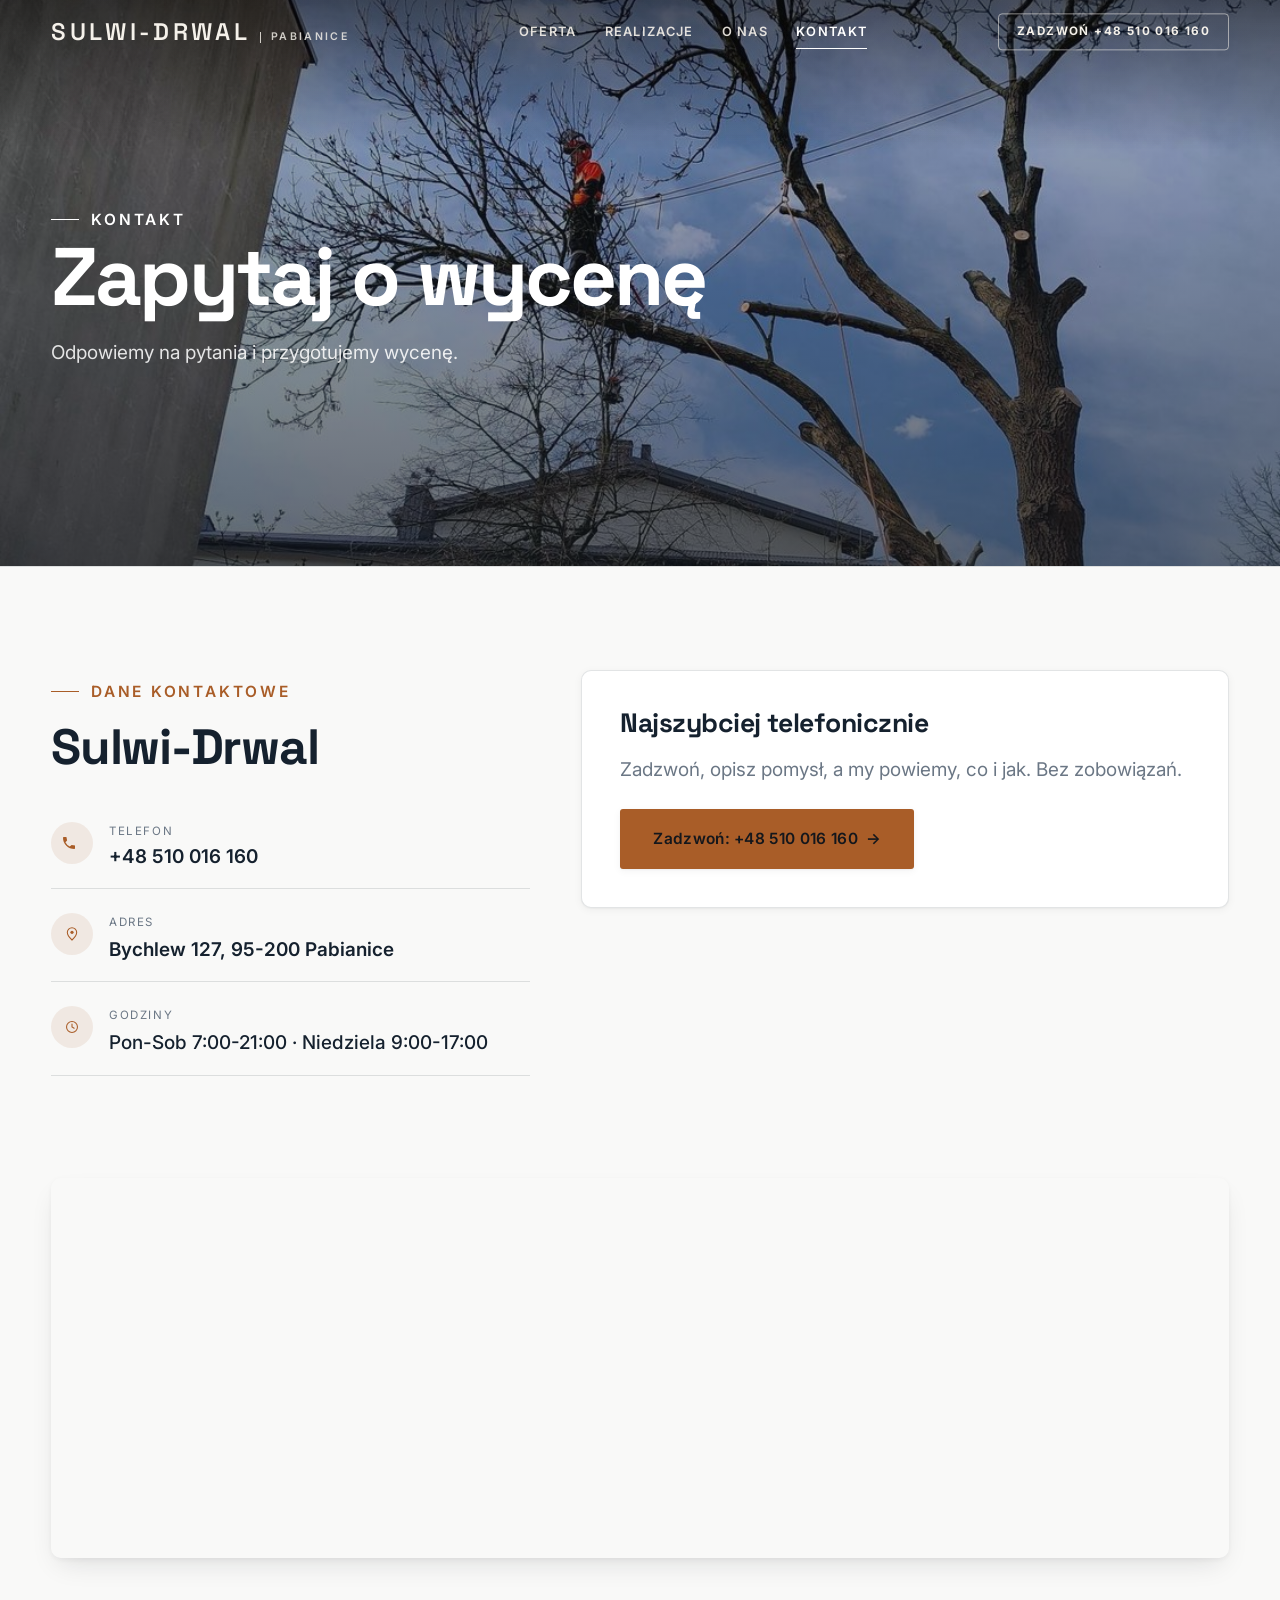
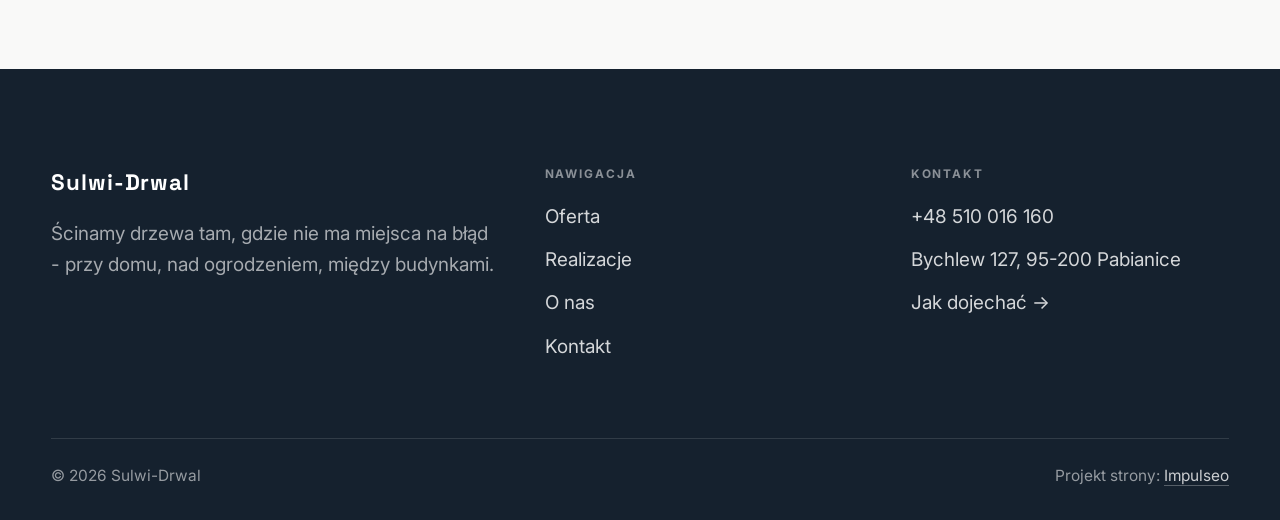
==== commit 99d572b3: "Stopka: podpis Impulseo z linkiem + poprawka znikajacego napisu w naglowku" ====
--- a/kontakt.html
+++ b/kontakt.html
@@ -83,7 +83,7 @@
     </div>
     <div class="foot-bot">
       <span>© 2026 Sulwi-Drwal</span>
-      <span>Projekt strony: Krzysztof Brzeziński</span>
+      <span>Projekt strony: <a class="foot-credit" href="https://impulseo.pl" target="_blank" rel="noopener">Impulseo</a></span>
     </div>
   </div>
 </footer>
--- a/assets/styles.css
+++ b/assets/styles.css
@@ -1,7 +1,7 @@
 /* ============================================================
    STOLBASZ — premium, architektoniczny B2B fit-out
    Jasna paleta, zero brązu. System wg premium-web-craft.
-   Projekt strony: Krzysztof Brzeziński
+   Projekt strony: Impulseo (impulseo.pl)
    ============================================================ */
 
 :root{
@@ -633,3 +633,64 @@
 
 /* === auto-paleta ze zdjęć klienta (dopasowanie do estetyki socials) === */
 :root{--accent:#A95D28;--accent-d:#84451A;--accent-soft:rgba(169,93,40,0.10);--paper:#F9F9F8;--paper-2:#EFEEED;--paper-3:#E8E6E5;}
+
+/* === HERO-FIT (29.07.2026) — hero DOPASOWUJE SIĘ do wysokości okna =========================
+   Zgłoszenie K. 29.07: na jego laptopie przyciski CTA w hero były ucięte dolną krawędzią
+   (Modern House). Pomiar headless (1512x879 → realny widok 792 px): dolna krawędź CTA
+   wypadała 123 px POD ekranem. Nawet przy maksymalnym oknie (982) było -20 px.
+
+   DLACZEGO POPRZEDNI FIX NIE DZIAŁAŁ: 27.07 dołożyliśmy @media(max-height:820px) — próg.
+   Widok K. ma ~792-895 px, czyli TUŻ NAD progiem → reguła w ogóle się nie włączała.
+   Progi są kruche: każdy inny laptop/dok/pasek zakładek przesuwa granicę.
+
+   ROZWIĄZANIE: zero progów. Każdy rozmiar, który decyduje o wysokości hero (typografia,
+   odstępy, padding), dostaje `min(dotychczasowa-wartość, X svh)` — czyli na wysokim ekranie
+   nic się nie zmienia, a im niższe okno, tym płynniej mniejsze. Treści NIE ucinamy.
+
+   Doklejane na SAM KONIEC styles.css (po motion) → wygrywa kaskadę, nie rusza reguł w miejscu.
+   Weryfikacja: tools-retrofit/measure_fold.py (mierzy zapas pod CTA dla 720/800/879/982). */
+
+/* ---------- HERO KINOWY (strona główna, rodziny „editorial") ---------- */
+.hero-cine .wrap{padding-block:min(var(--space-8),4svh)}
+.hero-cine .eyebrow{margin-bottom:min(var(--space-5),2svh)}
+.hero-cine h1{font-size:min(clamp(2.9rem,2rem + 4.4vw,5.2rem),7.6svh);
+  margin-bottom:min(var(--space-5),2.4svh)}
+.hero-cine .lead{font-size:min(1.125rem,2.3svh);line-height:1.55;
+  margin-bottom:min(var(--space-7),3.2svh)}
+
+/* ---------- HERO FACHOWCY — wariant A (pełny ekran) ---------- */
+.hf-panel{padding-top:min(clamp(6.5rem,13vh,9rem),11svh);
+  padding-bottom:min(clamp(2.6rem,6vh,3.6rem),4svh)}
+.hf-title{font-size:min(clamp(2.3rem,1.6rem + 3.2vw,4.3rem),7svh);
+  margin-top:min(var(--space-4),1.8svh);margin-bottom:min(var(--space-4),1.8svh)}
+.hf-lead{font-size:min(1.18rem,2.3svh);line-height:1.5}
+.hf-phone{margin-top:min(var(--space-6),2.8svh);margin-bottom:min(var(--space-5),2.2svh)}
+.hf-phone-num{font-size:min(clamp(2rem,1.5rem + 2.4vw,3.05rem),5.2svh)}
+.hf-trust{margin-top:min(var(--space-6),2.6svh);padding-top:min(var(--space-4),1.6svh)}
+
+/* Telefon: tam liczy się czytelność, nie upychanie — skalowanie wysokością wyłączone,
+   bo przy 844 px wysokości ekranu svh-limity zaczęłyby zmniejszać tekst bez potrzeby. */
+@media(max-width:680px){
+  .hero-cine h1{font-size:clamp(1.9rem,1.15rem + 4.4vw,2.7rem)}
+  .hero-cine .lead{font-size:.98rem}
+  .hf-title{font-size:clamp(2.1rem,1.6rem + 3.2vw,3rem)}
+  .hf-lead{font-size:1rem}
+  .hf-phone-num{font-size:clamp(1.9rem,1.5rem + 2.4vw,2.5rem)}
+}
+/* === /HERO-FIT === */
+
+
+/* ====== IMPULSEO-FIX-20260731 ======================================================
+   1) PODPIS w stopce jest teraz linkiem do impulseo.pl - ma być widocznie klikalny.
+   2) ŻYWY NAGŁÓWEK: warstwa przenikających kadrów (.mt-hero-layer) miała z-index:1, więc
+      lądowała NAD przyciemnieniem hero, a w rodzinie „fachowcy" nawet nad panelem z tekstem
+      (.hf-panel nie miał własnego z-index). Efekt: przy zmianie zdjęcia napis znikał i wracał.
+      Teraz warstwa idzie tam, gdzie zdjęcie tła (z-index:-2), a treść nagłówka dostaje twardy
+      z-index:3. Zmieniają się WYŁĄCZNIE zdjęcia w tle - napis stoi nieruchomo.
+      (hero-cine celowo pominięte: tam img ma z-index:0 i układ był poprawny.) */
+.foot-bot a.foot-credit{color:rgba(255,255,255,.78);text-decoration:none;border-bottom:1px solid rgba(255,255,255,.28)}
+.foot-bot a.foot-credit:hover{color:#fff;border-bottom-color:#fff}
+.hero-fach > img.mt-hero-layer,.hero-gastro > img.mt-hero-layer,.hero-auto > img.mt-hero-layer,
+.hero-dom > img.mt-hero-layer,.hero-studio > img.mt-hero-layer{z-index:-2}
+.hf-panel,.hf-inner,.hd-panel,.hk-panel,.ha-inner,.hs-inner,.hg-inner{position:relative;z-index:3}
+/* ====== koniec IMPULSEO-FIX-20260731 ====== */
